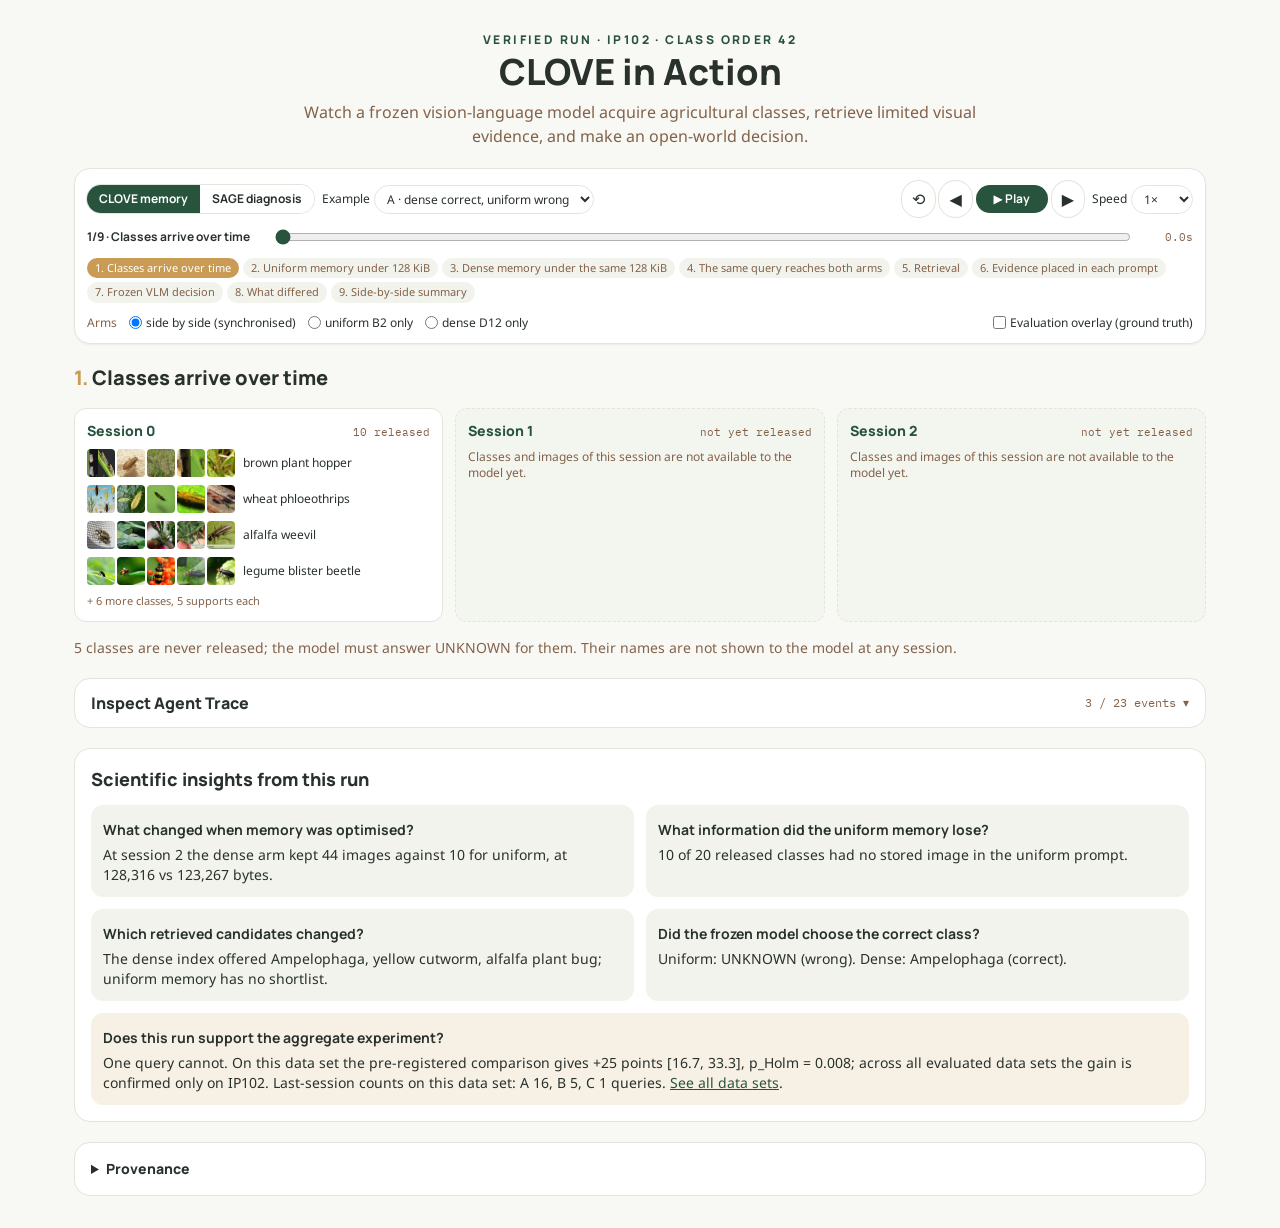
==== run/index.html @ 0d9771ea "CLOVE in Action: interactive verified-run player (B2 vs D12, recorded SAGE run), video, paper figure" ====
<!doctype html>
<html lang="en">
<head>
<meta charset="utf-8"><meta name="viewport" content="width=device-width, initial-scale=1, viewport-fit=cover">
<title>CLOVE in Action</title>
<link rel="icon" href="./clove_logo.png">
<link rel="preconnect" href="https://fonts.googleapis.com"><link rel="preconnect" href="https://fonts.gstatic.com" crossorigin>
<link rel="stylesheet" href="https://fonts.googleapis.com/css2?family=Manrope:wght@600;700;800&family=Noto+Sans:wght@400;600&family=IBM+Plex+Mono:wght@500&display=swap">
  <script type="module" crossorigin src="./assets/index-BoIEwhVh.js"></script>
  <link rel="stylesheet" crossorigin href="./assets/index-DcuPywAP.css">
</head>
<body class="bg-ivory text-charcoal"><div id="root"></div></body>
</html>
---- run/assets/index-DcuPywAP.css ----
*,:before,:after{--tw-border-spacing-x: 0;--tw-border-spacing-y: 0;--tw-translate-x: 0;--tw-translate-y: 0;--tw-rotate: 0;--tw-skew-x: 0;--tw-skew-y: 0;--tw-scale-x: 1;--tw-scale-y: 1;--tw-pan-x: ;--tw-pan-y: ;--tw-pinch-zoom: ;--tw-scroll-snap-strictness: proximity;--tw-gradient-from-position: ;--tw-gradient-via-position: ;--tw-gradient-to-position: ;--tw-ordinal: ;--tw-slashed-zero: ;--tw-numeric-figure: ;--tw-numeric-spacing: ;--tw-numeric-fraction: ;--tw-ring-inset: ;--tw-ring-offset-width: 0px;--tw-ring-offset-color: #fff;--tw-ring-color: rgb(59 130 246 / .5);--tw-ring-offset-shadow: 0 0 #0000;--tw-ring-shadow: 0 0 #0000;--tw-shadow: 0 0 #0000;--tw-shadow-colored: 0 0 #0000;--tw-blur: ;--tw-brightness: ;--tw-contrast: ;--tw-grayscale: ;--tw-hue-rotate: ;--tw-invert: ;--tw-saturate: ;--tw-sepia: ;--tw-drop-shadow: ;--tw-backdrop-blur: ;--tw-backdrop-brightness: ;--tw-backdrop-contrast: ;--tw-backdrop-grayscale: ;--tw-backdrop-hue-rotate: ;--tw-backdrop-invert: ;--tw-backdrop-opacity: ;--tw-backdrop-saturate: ;--tw-backdrop-sepia: ;--tw-contain-size: ;--tw-contain-layout: ;--tw-contain-paint: ;--tw-contain-style: }::backdrop{--tw-border-spacing-x: 0;--tw-border-spacing-y: 0;--tw-translate-x: 0;--tw-translate-y: 0;--tw-rotate: 0;--tw-skew-x: 0;--tw-skew-y: 0;--tw-scale-x: 1;--tw-scale-y: 1;--tw-pan-x: ;--tw-pan-y: ;--tw-pinch-zoom: ;--tw-scroll-snap-strictness: proximity;--tw-gradient-from-position: ;--tw-gradient-via-position: ;--tw-gradient-to-position: ;--tw-ordinal: ;--tw-slashed-zero: ;--tw-numeric-figure: ;--tw-numeric-spacing: ;--tw-numeric-fraction: ;--tw-ring-inset: ;--tw-ring-offset-width: 0px;--tw-ring-offset-color: #fff;--tw-ring-color: rgb(59 130 246 / .5);--tw-ring-offset-shadow: 0 0 #0000;--tw-ring-shadow: 0 0 #0000;--tw-shadow: 0 0 #0000;--tw-shadow-colored: 0 0 #0000;--tw-blur: ;--tw-brightness: ;--tw-contrast: ;--tw-grayscale: ;--tw-hue-rotate: ;--tw-invert: ;--tw-saturate: ;--tw-sepia: ;--tw-drop-shadow: ;--tw-backdrop-blur: ;--tw-backdrop-brightness: ;--tw-backdrop-contrast: ;--tw-backdrop-grayscale: ;--tw-backdrop-hue-rotate: ;--tw-backdrop-invert: ;--tw-backdrop-opacity: ;--tw-backdrop-saturate: ;--tw-backdrop-sepia: ;--tw-contain-size: ;--tw-contain-layout: ;--tw-contain-paint: ;--tw-contain-style: }*,:before,:after{box-sizing:border-box;border-width:0;border-style:solid;border-color:#e5e7eb}:before,:after{--tw-content: ""}html,:host{line-height:1.5;-webkit-text-size-adjust:100%;-moz-tab-size:4;-o-tab-size:4;tab-size:4;font-family:ui-sans-serif,system-ui,sans-serif,"Apple Color Emoji","Segoe UI Emoji",Segoe UI Symbol,"Noto Color Emoji";font-feature-settings:normal;font-variation-settings:normal;-webkit-tap-highlight-color:transparent}body{margin:0;line-height:inherit}hr{height:0;color:inherit;border-top-width:1px}abbr:where([title]){-webkit-text-decoration:underline dotted;text-decoration:underline dotted}h1,h2,h3,h4,h5,h6{font-size:inherit;font-weight:inherit}a{color:inherit;text-decoration:inherit}b,strong{font-weight:bolder}code,kbd,samp,pre{font-family:IBM Plex Mono,ui-monospace,monospace;font-feature-settings:normal;font-variation-settings:normal;font-size:1em}small{font-size:80%}sub,sup{font-size:75%;line-height:0;position:relative;vertical-align:baseline}sub{bottom:-.25em}sup{top:-.5em}table{text-indent:0;border-color:inherit;border-collapse:collapse}button,input,optgroup,select,textarea{font-family:inherit;font-feature-settings:inherit;font-variation-settings:inherit;font-size:100%;font-weight:inherit;line-height:inherit;letter-spacing:inherit;color:inherit;margin:0;padding:0}button,select{text-transform:none}button,input:where([type=button]),input:where([type=reset]),input:where([type=submit]){-webkit-appearance:button;background-color:transparent;background-image:none}:-moz-focusring{outline:auto}:-moz-ui-invalid{box-shadow:none}progress{vertical-align:baseline}::-webkit-inner-spin-button,::-webkit-outer-spin-button{height:auto}[type=search]{-webkit-appearance:textfield;outline-offset:-2px}::-webkit-search-decoration{-webkit-appearance:none}::-webkit-file-upload-button{-webkit-appearance:button;font:inherit}summary{display:list-item}blockquote,dl,dd,h1,h2,h3,h4,h5,h6,hr,figure,p,pre{margin:0}fieldset{margin:0;padding:0}legend{padding:0}ol,ul,menu{list-style:none;margin:0;padding:0}dialog{padding:0}textarea{resize:vertical}input::-moz-placeholder,textarea::-moz-placeholder{opacity:1;color:#9ca3af}input::placeholder,textarea::placeholder{opacity:1;color:#9ca3af}button,[role=button]{cursor:pointer}:disabled{cursor:default}img,svg,video,canvas,audio,iframe,embed,object{display:block;vertical-align:middle}img,video{max-width:100%;height:auto}[hidden]:where(:not([hidden=until-found])){display:none}.container{width:100%}@media (min-width: 640px){.container{max-width:640px}}@media (min-width: 768px){.container{max-width:768px}}@media (min-width: 1024px){.container{max-width:1024px}}@media (min-width: 1280px){.container{max-width:1280px}}@media (min-width: 1536px){.container{max-width:1536px}}.visible{visibility:visible}.absolute{position:absolute}.relative{position:relative}.-left-\[31px\]{left:-31px}.top-3{top:.75rem}.z-20{z-index:20}.mx-auto{margin-left:auto;margin-right:auto}.mb-2{margin-bottom:.5rem}.ml-1{margin-left:.25rem}.ml-auto{margin-left:auto}.mt-0\.5{margin-top:.125rem}.mt-1{margin-top:.25rem}.mt-2{margin-top:.5rem}.mt-3{margin-top:.75rem}.block{display:block}.flex{display:flex}.table{display:table}.grid{display:grid}.hidden{display:none}.aspect-square{aspect-ratio:1 / 1}.h-11{height:2.75rem}.h-12{height:3rem}.h-2{height:.5rem}.h-2\.5{height:.625rem}.h-3{height:.75rem}.h-5{height:1.25rem}.h-6{height:1.5rem}.h-7{height:1.75rem}.h-full{height:100%}.min-h-\[92px\]{min-height:92px}.w-11{width:2.75rem}.w-12{width:3rem}.w-16{width:4rem}.w-44{width:11rem}.w-5{width:1.25rem}.w-6{width:1.5rem}.w-7{width:1.75rem}.w-full{width:100%}.min-w-0{min-width:0px}.min-w-\[72px\]{min-width:72px}.max-w-2xl{max-width:42rem}.max-w-\[1180px\]{max-width:1180px}.flex-1{flex:1 1 0%}.shrink-0{flex-shrink:0}.cursor-pointer{cursor:pointer}.list-disc{list-style-type:disc}.grid-cols-3{grid-template-columns:repeat(3,minmax(0,1fr))}.grid-cols-\[minmax\(0\,1fr\)_minmax\(80px\,2fr\)_52px\]{grid-template-columns:minmax(0,1fr) minmax(80px,2fr) 52px}.flex-wrap{flex-wrap:wrap}.place-items-center{place-items:center}.content-start{align-content:flex-start}.items-center{align-items:center}.items-baseline{align-items:baseline}.justify-between{justify-content:space-between}.gap-0\.5{gap:.125rem}.gap-1{gap:.25rem}.gap-1\.5{gap:.375rem}.gap-2{gap:.5rem}.gap-3{gap:.75rem}.gap-4{gap:1rem}.gap-5{gap:1.25rem}.gap-x-3{-moz-column-gap:.75rem;column-gap:.75rem}.overflow-hidden{overflow:hidden}.overflow-x-auto{overflow-x:auto}.truncate{overflow:hidden;text-overflow:ellipsis;white-space:nowrap}.whitespace-pre-wrap{white-space:pre-wrap}.break-all{word-break:break-all}.rounded{border-radius:.25rem}.rounded-2xl{border-radius:1rem}.rounded-full{border-radius:9999px}.rounded-lg{border-radius:.5rem}.rounded-xl{border-radius:.75rem}.border{border-width:1px}.border-2{border-width:2px}.border-l-2{border-left-width:2px}.border-t{border-top-width:1px}.border-dashed{border-style:dashed}.border-forest{--tw-border-opacity: 1;border-color:rgb(40 84 61 / var(--tw-border-opacity, 1))}.border-line{--tw-border-opacity: 1;border-color:rgb(227 229 220 / var(--tw-border-opacity, 1))}.border-sage{--tw-border-opacity: 1;border-color:rgb(140 167 140 / var(--tw-border-opacity, 1))}.bg-amber{--tw-bg-opacity: 1;background-color:rgb(201 155 85 / var(--tw-bg-opacity, 1))}.bg-amber\/10{background-color:#c99b551a}.bg-amber\/15{background-color:#c99b5526}.bg-amber\/25{background-color:#c99b5540}.bg-charcoal{--tw-bg-opacity: 1;background-color:rgb(41 49 45 / var(--tw-bg-opacity, 1))}.bg-forest{--tw-bg-opacity: 1;background-color:rgb(40 84 61 / var(--tw-bg-opacity, 1))}.bg-ivory{--tw-bg-opacity: 1;background-color:rgb(248 248 244 / var(--tw-bg-opacity, 1))}.bg-sage{--tw-bg-opacity: 1;background-color:rgb(140 167 140 / var(--tw-bg-opacity, 1))}.bg-sage\/30{background-color:#8ca78c4d}.bg-tint{--tw-bg-opacity: 1;background-color:rgb(241 243 236 / var(--tw-bg-opacity, 1))}.bg-tint\/60{background-color:#f1f3ec99}.bg-white{--tw-bg-opacity: 1;background-color:rgb(255 255 255 / var(--tw-bg-opacity, 1))}.bg-white\/95{background-color:#fffffff2}.object-cover{-o-object-fit:cover;object-fit:cover}.p-1\.5{padding:.375rem}.p-2{padding:.5rem}.p-3{padding:.75rem}.p-4{padding:1rem}.p-6{padding:1.5rem}.px-2{padding-left:.5rem;padding-right:.5rem}.px-2\.5{padding-left:.625rem;padding-right:.625rem}.px-3{padding-left:.75rem;padding-right:.75rem}.px-4{padding-left:1rem;padding-right:1rem}.py-0\.5{padding-top:.125rem;padding-bottom:.125rem}.py-1{padding-top:.25rem;padding-bottom:.25rem}.py-1\.5{padding-top:.375rem;padding-bottom:.375rem}.py-2{padding-top:.5rem;padding-bottom:.5rem}.py-3{padding-top:.75rem;padding-bottom:.75rem}.py-8{padding-top:2rem;padding-bottom:2rem}.pl-4{padding-left:1rem}.pl-5{padding-left:1.25rem}.text-left{text-align:left}.text-center{text-align:center}.text-right{text-align:right}.font-display{font-family:Manrope,system-ui,sans-serif}.font-mono{font-family:IBM Plex Mono,ui-monospace,monospace}.text-3xl{font-size:1.875rem;line-height:2.25rem}.text-\[10px\]{font-size:10px}.text-\[11px\]{font-size:11px}.text-base{font-size:1rem;line-height:1.5rem}.text-lg{font-size:1.125rem;line-height:1.75rem}.text-sm{font-size:.875rem;line-height:1.25rem}.text-xl{font-size:1.25rem;line-height:1.75rem}.text-xs{font-size:.75rem;line-height:1rem}.font-bold{font-weight:700}.font-extrabold{font-weight:800}.font-semibold{font-weight:600}.uppercase{text-transform:uppercase}.tracking-\[0\.2em\]{letter-spacing:.2em}.tracking-wider{letter-spacing:.05em}.tracking-widest{letter-spacing:.1em}.text-amber{--tw-text-opacity: 1;color:rgb(201 155 85 / var(--tw-text-opacity, 1))}.text-charcoal{--tw-text-opacity: 1;color:rgb(41 49 45 / var(--tw-text-opacity, 1))}.text-forest{--tw-text-opacity: 1;color:rgb(40 84 61 / var(--tw-text-opacity, 1))}.text-soil{--tw-text-opacity: 1;color:rgb(131 98 74 / var(--tw-text-opacity, 1))}.text-white{--tw-text-opacity: 1;color:rgb(255 255 255 / var(--tw-text-opacity, 1))}.underline{text-decoration-line:underline}.accent-\[\#28543D\]{accent-color:#28543D}.opacity-35{opacity:.35}.opacity-40{opacity:.4}.shadow{--tw-shadow: 0 1px 3px 0 rgb(0 0 0 / .1), 0 1px 2px -1px rgb(0 0 0 / .1);--tw-shadow-colored: 0 1px 3px 0 var(--tw-shadow-color), 0 1px 2px -1px var(--tw-shadow-color);box-shadow:var(--tw-ring-offset-shadow, 0 0 #0000),var(--tw-ring-shadow, 0 0 #0000),var(--tw-shadow)}.shadow-sm{--tw-shadow: 0 1px 2px 0 rgb(0 0 0 / .05);--tw-shadow-colored: 0 1px 2px 0 var(--tw-shadow-color);box-shadow:var(--tw-ring-offset-shadow, 0 0 #0000),var(--tw-ring-shadow, 0 0 #0000),var(--tw-shadow)}.ring-1{--tw-ring-offset-shadow: var(--tw-ring-inset) 0 0 0 var(--tw-ring-offset-width) var(--tw-ring-offset-color);--tw-ring-shadow: var(--tw-ring-inset) 0 0 0 calc(1px + var(--tw-ring-offset-width)) var(--tw-ring-color);box-shadow:var(--tw-ring-offset-shadow),var(--tw-ring-shadow),var(--tw-shadow, 0 0 #0000)}.ring-amber{--tw-ring-opacity: 1;--tw-ring-color: rgb(201 155 85 / var(--tw-ring-opacity, 1))}.ring-line{--tw-ring-opacity: 1;--tw-ring-color: rgb(227 229 220 / var(--tw-ring-opacity, 1))}.grayscale{--tw-grayscale: grayscale(100%);filter:var(--tw-blur) var(--tw-brightness) var(--tw-contrast) var(--tw-grayscale) var(--tw-hue-rotate) var(--tw-invert) var(--tw-saturate) var(--tw-sepia) var(--tw-drop-shadow)}.filter{filter:var(--tw-blur) var(--tw-brightness) var(--tw-contrast) var(--tw-grayscale) var(--tw-hue-rotate) var(--tw-invert) var(--tw-saturate) var(--tw-sepia) var(--tw-drop-shadow)}.backdrop-blur{--tw-backdrop-blur: blur(8px);-webkit-backdrop-filter:var(--tw-backdrop-blur) var(--tw-backdrop-brightness) var(--tw-backdrop-contrast) var(--tw-backdrop-grayscale) var(--tw-backdrop-hue-rotate) var(--tw-backdrop-invert) var(--tw-backdrop-opacity) var(--tw-backdrop-saturate) var(--tw-backdrop-sepia);backdrop-filter:var(--tw-backdrop-blur) var(--tw-backdrop-brightness) var(--tw-backdrop-contrast) var(--tw-backdrop-grayscale) var(--tw-backdrop-hue-rotate) var(--tw-backdrop-invert) var(--tw-backdrop-opacity) var(--tw-backdrop-saturate) var(--tw-backdrop-sepia)}.transition{transition-property:color,background-color,border-color,text-decoration-color,fill,stroke,opacity,box-shadow,transform,filter,backdrop-filter;transition-timing-function:cubic-bezier(.4,0,.2,1);transition-duration:.15s}.transition-colors{transition-property:color,background-color,border-color,text-decoration-color,fill,stroke;transition-timing-function:cubic-bezier(.4,0,.2,1);transition-duration:.15s}.transition-opacity{transition-property:opacity;transition-timing-function:cubic-bezier(.4,0,.2,1);transition-duration:.15s}html{scroll-behavior:smooth}body{font-family:Noto Sans,system-ui,sans-serif}:focus-visible{outline:2px solid #28543D;outline-offset:2px}@media (prefers-reduced-motion: reduce){html{scroll-behavior:auto}}.hover\:bg-tint:hover{--tw-bg-opacity: 1;background-color:rgb(241 243 236 / var(--tw-bg-opacity, 1))}@media (min-width: 640px){.sm\:flex{display:flex}.sm\:grid-cols-3{grid-template-columns:repeat(3,minmax(0,1fr))}.sm\:px-6{padding-left:1.5rem;padding-right:1.5rem}.sm\:text-4xl{font-size:2.25rem;line-height:2.5rem}}@media (min-width: 768px){.md\:sticky{position:sticky}.md\:top-0{top:0}.md\:col-span-2{grid-column:span 2 / span 2}.md\:grid-cols-2{grid-template-columns:repeat(2,minmax(0,1fr))}}@media (min-width: 1024px){.lg\:sticky{position:sticky}.lg\:top-44{top:11rem}.lg\:grid-cols-\[260px_1fr\]{grid-template-columns:260px 1fr}.lg\:grid-cols-\[300px_1fr\]{grid-template-columns:300px 1fr}.lg\:self-start{align-self:flex-start}}
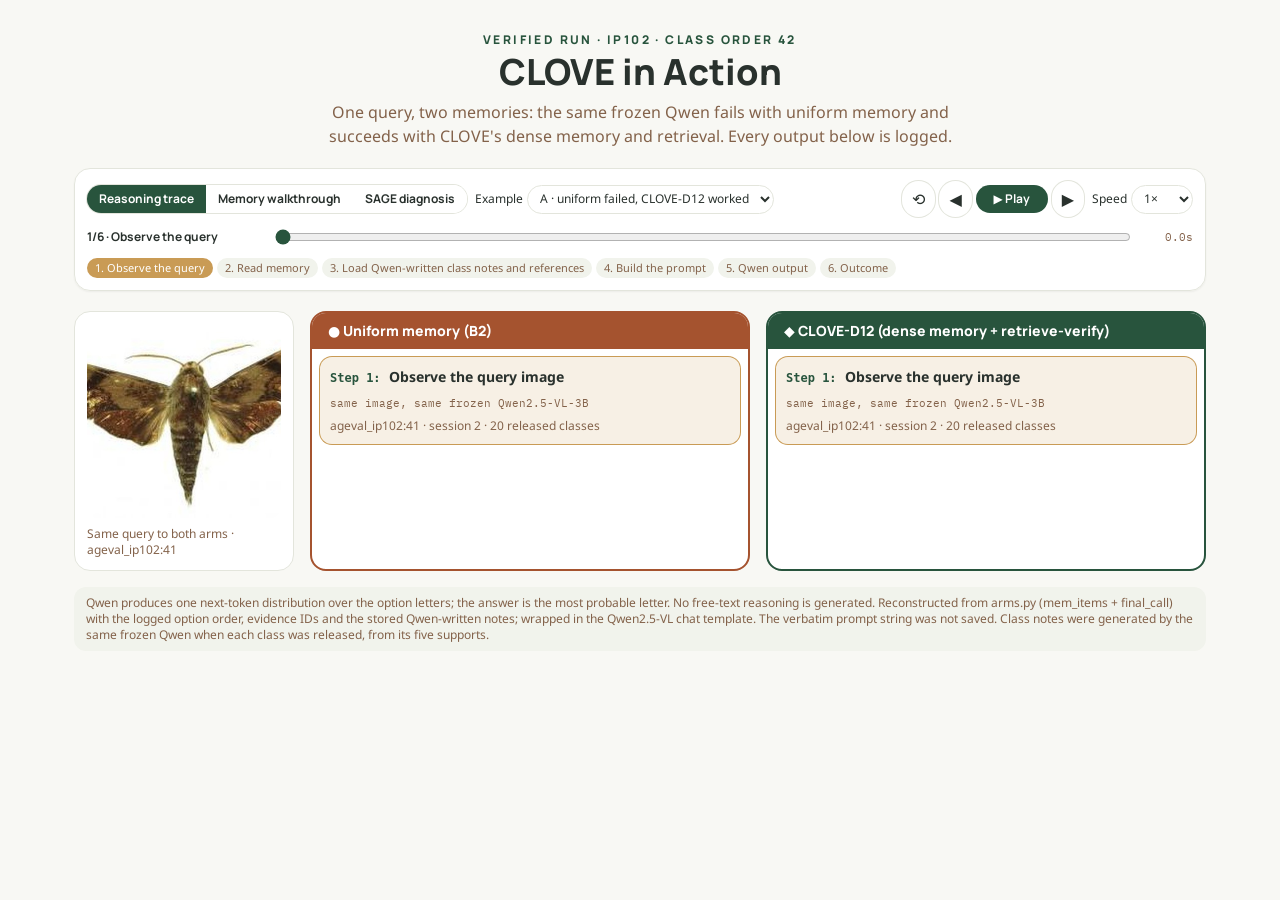
==== commit 4915036d: "Reasoning trace (failed vs worked, real Qwen outputs), SAGE paper traces animated, Shreyan Ganguly a" ====
--- a/run/index.html
+++ b/run/index.html
@@ -6,8 +6,8 @@
 <link rel="icon" href="./clove_logo.png">
 <link rel="preconnect" href="https://fonts.googleapis.com"><link rel="preconnect" href="https://fonts.gstatic.com" crossorigin>
 <link rel="stylesheet" href="https://fonts.googleapis.com/css2?family=Manrope:wght@600;700;800&family=Noto+Sans:wght@400;600&family=IBM+Plex+Mono:wght@500&display=swap">
-  <script type="module" crossorigin src="./assets/index-BoIEwhVh.js"></script>
-  <link rel="stylesheet" crossorigin href="./assets/index-DcuPywAP.css">
+  <script type="module" crossorigin src="./assets/index-MsNd62An.js"></script>
+  <link rel="stylesheet" crossorigin href="./assets/index-BvOVdiDc.css">
 </head>
 <body class="bg-ivory text-charcoal"><div id="root"></div></body>
 </html>
--- a/run/assets/index-BvOVdiDc.css
+++ b/run/assets/index-BvOVdiDc.css
@@ -0,0 +1 @@
+*,:before,:after{--tw-border-spacing-x: 0;--tw-border-spacing-y: 0;--tw-translate-x: 0;--tw-translate-y: 0;--tw-rotate: 0;--tw-skew-x: 0;--tw-skew-y: 0;--tw-scale-x: 1;--tw-scale-y: 1;--tw-pan-x: ;--tw-pan-y: ;--tw-pinch-zoom: ;--tw-scroll-snap-strictness: proximity;--tw-gradient-from-position: ;--tw-gradient-via-position: ;--tw-gradient-to-position: ;--tw-ordinal: ;--tw-slashed-zero: ;--tw-numeric-figure: ;--tw-numeric-spacing: ;--tw-numeric-fraction: ;--tw-ring-inset: ;--tw-ring-offset-width: 0px;--tw-ring-offset-color: #fff;--tw-ring-color: rgb(59 130 246 / .5);--tw-ring-offset-shadow: 0 0 #0000;--tw-ring-shadow: 0 0 #0000;--tw-shadow: 0 0 #0000;--tw-shadow-colored: 0 0 #0000;--tw-blur: ;--tw-brightness: ;--tw-contrast: ;--tw-grayscale: ;--tw-hue-rotate: ;--tw-invert: ;--tw-saturate: ;--tw-sepia: ;--tw-drop-shadow: ;--tw-backdrop-blur: ;--tw-backdrop-brightness: ;--tw-backdrop-contrast: ;--tw-backdrop-grayscale: ;--tw-backdrop-hue-rotate: ;--tw-backdrop-invert: ;--tw-backdrop-opacity: ;--tw-backdrop-saturate: ;--tw-backdrop-sepia: ;--tw-contain-size: ;--tw-contain-layout: ;--tw-contain-paint: ;--tw-contain-style: }::backdrop{--tw-border-spacing-x: 0;--tw-border-spacing-y: 0;--tw-translate-x: 0;--tw-translate-y: 0;--tw-rotate: 0;--tw-skew-x: 0;--tw-skew-y: 0;--tw-scale-x: 1;--tw-scale-y: 1;--tw-pan-x: ;--tw-pan-y: ;--tw-pinch-zoom: ;--tw-scroll-snap-strictness: proximity;--tw-gradient-from-position: ;--tw-gradient-via-position: ;--tw-gradient-to-position: ;--tw-ordinal: ;--tw-slashed-zero: ;--tw-numeric-figure: ;--tw-numeric-spacing: ;--tw-numeric-fraction: ;--tw-ring-inset: ;--tw-ring-offset-width: 0px;--tw-ring-offset-color: #fff;--tw-ring-color: rgb(59 130 246 / .5);--tw-ring-offset-shadow: 0 0 #0000;--tw-ring-shadow: 0 0 #0000;--tw-shadow: 0 0 #0000;--tw-shadow-colored: 0 0 #0000;--tw-blur: ;--tw-brightness: ;--tw-contrast: ;--tw-grayscale: ;--tw-hue-rotate: ;--tw-invert: ;--tw-saturate: ;--tw-sepia: ;--tw-drop-shadow: ;--tw-backdrop-blur: ;--tw-backdrop-brightness: ;--tw-backdrop-contrast: ;--tw-backdrop-grayscale: ;--tw-backdrop-hue-rotate: ;--tw-backdrop-invert: ;--tw-backdrop-opacity: ;--tw-backdrop-saturate: ;--tw-backdrop-sepia: ;--tw-contain-size: ;--tw-contain-layout: ;--tw-contain-paint: ;--tw-contain-style: }*,:before,:after{box-sizing:border-box;border-width:0;border-style:solid;border-color:#e5e7eb}:before,:after{--tw-content: ""}html,:host{line-height:1.5;-webkit-text-size-adjust:100%;-moz-tab-size:4;-o-tab-size:4;tab-size:4;font-family:ui-sans-serif,system-ui,sans-serif,"Apple Color Emoji","Segoe UI Emoji",Segoe UI Symbol,"Noto Color Emoji";font-feature-settings:normal;font-variation-settings:normal;-webkit-tap-highlight-color:transparent}body{margin:0;line-height:inherit}hr{height:0;color:inherit;border-top-width:1px}abbr:where([title]){-webkit-text-decoration:underline dotted;text-decoration:underline dotted}h1,h2,h3,h4,h5,h6{font-size:inherit;font-weight:inherit}a{color:inherit;text-decoration:inherit}b,strong{font-weight:bolder}code,kbd,samp,pre{font-family:IBM Plex Mono,ui-monospace,monospace;font-feature-settings:normal;font-variation-settings:normal;font-size:1em}small{font-size:80%}sub,sup{font-size:75%;line-height:0;position:relative;vertical-align:baseline}sub{bottom:-.25em}sup{top:-.5em}table{text-indent:0;border-color:inherit;border-collapse:collapse}button,input,optgroup,select,textarea{font-family:inherit;font-feature-settings:inherit;font-variation-settings:inherit;font-size:100%;font-weight:inherit;line-height:inherit;letter-spacing:inherit;color:inherit;margin:0;padding:0}button,select{text-transform:none}button,input:where([type=button]),input:where([type=reset]),input:where([type=submit]){-webkit-appearance:button;background-color:transparent;background-image:none}:-moz-focusring{outline:auto}:-moz-ui-invalid{box-shadow:none}progress{vertical-align:baseline}::-webkit-inner-spin-button,::-webkit-outer-spin-button{height:auto}[type=search]{-webkit-appearance:textfield;outline-offset:-2px}::-webkit-search-decoration{-webkit-appearance:none}::-webkit-file-upload-button{-webkit-appearance:button;font:inherit}summary{display:list-item}blockquote,dl,dd,h1,h2,h3,h4,h5,h6,hr,figure,p,pre{margin:0}fieldset{margin:0;padding:0}legend{padding:0}ol,ul,menu{list-style:none;margin:0;padding:0}dialog{padding:0}textarea{resize:vertical}input::-moz-placeholder,textarea::-moz-placeholder{opacity:1;color:#9ca3af}input::placeholder,textarea::placeholder{opacity:1;color:#9ca3af}button,[role=button]{cursor:pointer}:disabled{cursor:default}img,svg,video,canvas,audio,iframe,embed,object{display:block;vertical-align:middle}img,video{max-width:100%;height:auto}[hidden]:where(:not([hidden=until-found])){display:none}.container{width:100%}@media (min-width: 640px){.container{max-width:640px}}@media (min-width: 768px){.container{max-width:768px}}@media (min-width: 1024px){.container{max-width:1024px}}@media (min-width: 1280px){.container{max-width:1280px}}@media (min-width: 1536px){.container{max-width:1536px}}.visible{visibility:visible}.absolute{position:absolute}.relative{position:relative}.left-2{left:.5rem}.top-2{top:.5rem}.top-3{top:.75rem}.z-20{z-index:20}.mx-auto{margin-left:auto;margin-right:auto}.mb-2{margin-bottom:.5rem}.ml-1{margin-left:.25rem}.ml-auto{margin-left:auto}.mt-0\.5{margin-top:.125rem}.mt-1{margin-top:.25rem}.mt-2{margin-top:.5rem}.mt-3{margin-top:.75rem}.block{display:block}.flex{display:flex}.table{display:table}.grid{display:grid}.hidden{display:none}.aspect-square{aspect-ratio:1 / 1}.h-1\.5{height:.375rem}.h-10{height:2.5rem}.h-11{height:2.75rem}.h-12{height:3rem}.h-2{height:.5rem}.h-2\.5{height:.625rem}.h-3{height:.75rem}.h-6{height:1.5rem}.h-7{height:1.75rem}.h-\[60px\]{height:60px}.h-full{height:100%}.max-h-44{max-height:11rem}.min-h-\[86px\]{min-height:86px}.min-h-\[92px\]{min-height:92px}.w-10{width:2.5rem}.w-11{width:2.75rem}.w-12{width:3rem}.w-16{width:4rem}.w-44{width:11rem}.w-6{width:1.5rem}.w-7{width:1.75rem}.w-\[72px\]{width:72px}.w-full{width:100%}.min-w-0{min-width:0px}.min-w-\[72px\]{min-width:72px}.max-w-2xl{max-width:42rem}.max-w-\[1180px\]{max-width:1180px}.flex-1{flex:1 1 0%}.shrink-0{flex-shrink:0}@keyframes pulse{50%{opacity:.5}}.animate-pulse{animation:pulse 2s cubic-bezier(.4,0,.6,1) infinite}.cursor-pointer{cursor:pointer}.list-disc{list-style-type:disc}.grid-cols-3{grid-template-columns:repeat(3,minmax(0,1fr))}.grid-cols-\[22px_minmax\(0\,1fr\)_minmax\(60px\,1\.2fr\)_48px\]{grid-template-columns:22px minmax(0,1fr) minmax(60px,1.2fr) 48px}.grid-cols-\[64px_1fr\]{grid-template-columns:64px 1fr}.grid-cols-\[minmax\(0\,1fr\)_minmax\(80px\,2fr\)_52px\]{grid-template-columns:minmax(0,1fr) minmax(80px,2fr) 52px}.flex-wrap{flex-wrap:wrap}.content-start{align-content:flex-start}.items-center{align-items:center}.items-baseline{align-items:baseline}.justify-between{justify-content:space-between}.gap-0\.5{gap:.125rem}.gap-1{gap:.25rem}.gap-1\.5{gap:.375rem}.gap-2{gap:.5rem}.gap-3{gap:.75rem}.gap-4{gap:1rem}.gap-5{gap:1.25rem}.gap-x-3{-moz-column-gap:.75rem;column-gap:.75rem}.overflow-auto{overflow:auto}.overflow-hidden{overflow:hidden}.overflow-x-auto{overflow-x:auto}.truncate{overflow:hidden;text-overflow:ellipsis;white-space:nowrap}.whitespace-pre-wrap{white-space:pre-wrap}.rounded{border-radius:.25rem}.rounded-2xl{border-radius:1rem}.rounded-full{border-radius:9999px}.rounded-lg{border-radius:.5rem}.rounded-xl{border-radius:.75rem}.border{border-width:1px}.border-2{border-width:2px}.border-b{border-bottom-width:1px}.border-t{border-top-width:1px}.border-dashed{border-style:dashed}.border-\[\#B4441F\]{--tw-border-opacity: 1;border-color:rgb(180 68 31 / var(--tw-border-opacity, 1))}.border-forest{--tw-border-opacity: 1;border-color:rgb(40 84 61 / var(--tw-border-opacity, 1))}.border-line{--tw-border-opacity: 1;border-color:rgb(227 229 220 / var(--tw-border-opacity, 1))}.bg-\[\#B4441F\]\/5{background-color:#b4441f0d}.bg-amber{--tw-bg-opacity: 1;background-color:rgb(201 155 85 / var(--tw-bg-opacity, 1))}.bg-amber\/10{background-color:#c99b551a}.bg-amber\/15{background-color:#c99b5526}.bg-amber\/25{background-color:#c99b5540}.bg-charcoal{--tw-bg-opacity: 1;background-color:rgb(41 49 45 / var(--tw-bg-opacity, 1))}.bg-forest{--tw-bg-opacity: 1;background-color:rgb(40 84 61 / var(--tw-bg-opacity, 1))}.bg-forest\/5{background-color:#28543d0d}.bg-ivory{--tw-bg-opacity: 1;background-color:rgb(248 248 244 / var(--tw-bg-opacity, 1))}.bg-sage\/30{background-color:#8ca78c4d}.bg-tint{--tw-bg-opacity: 1;background-color:rgb(241 243 236 / var(--tw-bg-opacity, 1))}.bg-tint\/60{background-color:#f1f3ec99}.bg-white{--tw-bg-opacity: 1;background-color:rgb(255 255 255 / var(--tw-bg-opacity, 1))}.bg-white\/90{background-color:#ffffffe6}.bg-white\/95{background-color:#fffffff2}.object-cover{-o-object-fit:cover;object-fit:cover}.p-1\.5{padding:.375rem}.p-2{padding:.5rem}.p-2\.5{padding:.625rem}.p-3{padding:.75rem}.p-4{padding:1rem}.p-6{padding:1.5rem}.px-2{padding-left:.5rem;padding-right:.5rem}.px-2\.5{padding-left:.625rem;padding-right:.625rem}.px-3{padding-left:.75rem;padding-right:.75rem}.px-4{padding-left:1rem;padding-right:1rem}.py-0\.5{padding-top:.125rem;padding-bottom:.125rem}.py-1{padding-top:.25rem;padding-bottom:.25rem}.py-1\.5{padding-top:.375rem;padding-bottom:.375rem}.py-2{padding-top:.5rem;padding-bottom:.5rem}.py-3{padding-top:.75rem;padding-bottom:.75rem}.py-8{padding-top:2rem;padding-bottom:2rem}.pl-5{padding-left:1.25rem}.pr-2{padding-right:.5rem}.text-left{text-align:left}.text-center{text-align:center}.text-right{text-align:right}.align-top{vertical-align:top}.font-display{font-family:Manrope,system-ui,sans-serif}.font-mono{font-family:IBM Plex Mono,ui-monospace,monospace}.text-3xl{font-size:1.875rem;line-height:2.25rem}.text-\[10px\]{font-size:10px}.text-\[11px\]{font-size:11px}.text-\[9px\]{font-size:9px}.text-base{font-size:1rem;line-height:1.5rem}.text-lg{font-size:1.125rem;line-height:1.75rem}.text-sm{font-size:.875rem;line-height:1.25rem}.text-xl{font-size:1.25rem;line-height:1.75rem}.text-xs{font-size:.75rem;line-height:1rem}.font-bold{font-weight:700}.font-extrabold{font-weight:800}.font-semibold{font-weight:600}.uppercase{text-transform:uppercase}.leading-relaxed{line-height:1.625}.leading-tight{line-height:1.25}.tracking-\[0\.2em\]{letter-spacing:.2em}.tracking-wider{letter-spacing:.05em}.text-\[\#B4441F\]{--tw-text-opacity: 1;color:rgb(180 68 31 / var(--tw-text-opacity, 1))}.text-amber{--tw-text-opacity: 1;color:rgb(201 155 85 / var(--tw-text-opacity, 1))}.text-charcoal{--tw-text-opacity: 1;color:rgb(41 49 45 / var(--tw-text-opacity, 1))}.text-forest{--tw-text-opacity: 1;color:rgb(40 84 61 / var(--tw-text-opacity, 1))}.text-ivory{--tw-text-opacity: 1;color:rgb(248 248 244 / var(--tw-text-opacity, 1))}.text-soil{--tw-text-opacity: 1;color:rgb(131 98 74 / var(--tw-text-opacity, 1))}.text-white{--tw-text-opacity: 1;color:rgb(255 255 255 / var(--tw-text-opacity, 1))}.underline{text-decoration-line:underline}.accent-\[\#28543D\]{accent-color:#28543D}.opacity-35{opacity:.35}.opacity-40{opacity:.4}.shadow-sm{--tw-shadow: 0 1px 2px 0 rgb(0 0 0 / .05);--tw-shadow-colored: 0 1px 2px 0 var(--tw-shadow-color);box-shadow:var(--tw-ring-offset-shadow, 0 0 #0000),var(--tw-ring-shadow, 0 0 #0000),var(--tw-shadow)}.ring{--tw-ring-offset-shadow: var(--tw-ring-inset) 0 0 0 var(--tw-ring-offset-width) var(--tw-ring-offset-color);--tw-ring-shadow: var(--tw-ring-inset) 0 0 0 calc(3px + var(--tw-ring-offset-width)) var(--tw-ring-color);box-shadow:var(--tw-ring-offset-shadow),var(--tw-ring-shadow),var(--tw-shadow, 0 0 #0000)}.ring-1{--tw-ring-offset-shadow: var(--tw-ring-inset) 0 0 0 var(--tw-ring-offset-width) var(--tw-ring-offset-color);--tw-ring-shadow: var(--tw-ring-inset) 0 0 0 calc(1px + var(--tw-ring-offset-width)) var(--tw-ring-color);box-shadow:var(--tw-ring-offset-shadow),var(--tw-ring-shadow),var(--tw-shadow, 0 0 #0000)}.ring-2{--tw-ring-offset-shadow: var(--tw-ring-inset) 0 0 0 var(--tw-ring-offset-width) var(--tw-ring-offset-color);--tw-ring-shadow: var(--tw-ring-inset) 0 0 0 calc(2px + var(--tw-ring-offset-width)) var(--tw-ring-color);box-shadow:var(--tw-ring-offset-shadow),var(--tw-ring-shadow),var(--tw-shadow, 0 0 #0000)}.ring-\[\#B4441F\]{--tw-ring-opacity: 1;--tw-ring-color: rgb(180 68 31 / var(--tw-ring-opacity, 1))}.ring-amber{--tw-ring-opacity: 1;--tw-ring-color: rgb(201 155 85 / var(--tw-ring-opacity, 1))}.ring-forest{--tw-ring-opacity: 1;--tw-ring-color: rgb(40 84 61 / var(--tw-ring-opacity, 1))}.ring-line{--tw-ring-opacity: 1;--tw-ring-color: rgb(227 229 220 / var(--tw-ring-opacity, 1))}.grayscale{--tw-grayscale: grayscale(100%);filter:var(--tw-blur) var(--tw-brightness) var(--tw-contrast) var(--tw-grayscale) var(--tw-hue-rotate) var(--tw-invert) var(--tw-saturate) var(--tw-sepia) var(--tw-drop-shadow)}.filter{filter:var(--tw-blur) var(--tw-brightness) var(--tw-contrast) var(--tw-grayscale) var(--tw-hue-rotate) var(--tw-invert) var(--tw-saturate) var(--tw-sepia) var(--tw-drop-shadow)}.backdrop-blur{--tw-backdrop-blur: blur(8px);-webkit-backdrop-filter:var(--tw-backdrop-blur) var(--tw-backdrop-brightness) var(--tw-backdrop-contrast) var(--tw-backdrop-grayscale) var(--tw-backdrop-hue-rotate) var(--tw-backdrop-invert) var(--tw-backdrop-opacity) var(--tw-backdrop-saturate) var(--tw-backdrop-sepia);backdrop-filter:var(--tw-backdrop-blur) var(--tw-backdrop-brightness) var(--tw-backdrop-contrast) var(--tw-backdrop-grayscale) var(--tw-backdrop-hue-rotate) var(--tw-backdrop-invert) var(--tw-backdrop-opacity) var(--tw-backdrop-saturate) var(--tw-backdrop-sepia)}.transition{transition-property:color,background-color,border-color,text-decoration-color,fill,stroke,opacity,box-shadow,transform,filter,backdrop-filter;transition-timing-function:cubic-bezier(.4,0,.2,1);transition-duration:.15s}.transition-colors{transition-property:color,background-color,border-color,text-decoration-color,fill,stroke;transition-timing-function:cubic-bezier(.4,0,.2,1);transition-duration:.15s}.transition-opacity{transition-property:opacity;transition-timing-function:cubic-bezier(.4,0,.2,1);transition-duration:.15s}html{scroll-behavior:smooth}body{font-family:Noto Sans,system-ui,sans-serif}:focus-visible{outline:2px solid #28543D;outline-offset:2px}@media (prefers-reduced-motion: reduce){html{scroll-behavior:auto}}.hover\:bg-tint:hover{--tw-bg-opacity: 1;background-color:rgb(241 243 236 / var(--tw-bg-opacity, 1))}@media (min-width: 640px){.sm\:flex{display:flex}.sm\:grid-cols-3{grid-template-columns:repeat(3,minmax(0,1fr))}.sm\:px-6{padding-left:1.5rem;padding-right:1.5rem}.sm\:text-4xl{font-size:2.25rem;line-height:2.5rem}}@media (min-width: 768px){.md\:sticky{position:sticky}.md\:top-0{top:0}.md\:col-span-2{grid-column:span 2 / span 2}.md\:grid-cols-2{grid-template-columns:repeat(2,minmax(0,1fr))}.md\:grid-cols-\[220px_1fr\]{grid-template-columns:220px 1fr}}@media (min-width: 1024px){.lg\:sticky{position:sticky}.lg\:top-44{top:11rem}.lg\:grid-cols-\[220px_1fr\]{grid-template-columns:220px 1fr}.lg\:grid-cols-\[260px_1fr\]{grid-template-columns:260px 1fr}.lg\:self-start{align-self:flex-start}}
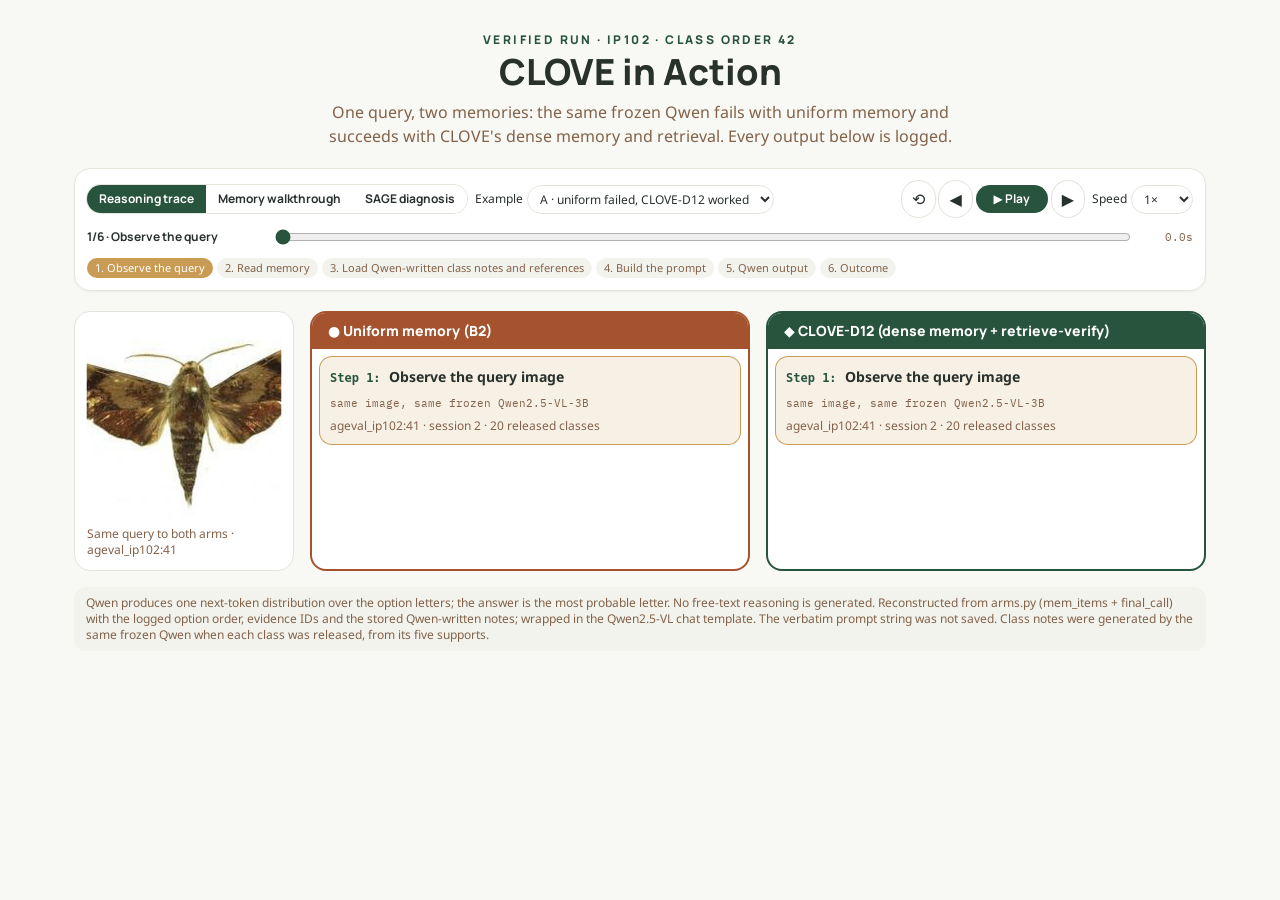
==== commit dbdec40d: "Highlight page: data sets where CLOVE-D12 improves (PlantDoc +27, IP102 +25); full results in the pa" ====
--- a/run/index.html
+++ b/run/index.html
@@ -6,7 +6,7 @@
 <link rel="icon" href="./clove_logo.png">
 <link rel="preconnect" href="https://fonts.googleapis.com"><link rel="preconnect" href="https://fonts.gstatic.com" crossorigin>
 <link rel="stylesheet" href="https://fonts.googleapis.com/css2?family=Manrope:wght@600;700;800&family=Noto+Sans:wght@400;600&family=IBM+Plex+Mono:wght@500&display=swap">
-  <script type="module" crossorigin src="./assets/index-MsNd62An.js"></script>
+  <script type="module" crossorigin src="./assets/index-DdWphADi.js"></script>
   <link rel="stylesheet" crossorigin href="./assets/index-BvOVdiDc.css">
 </head>
 <body class="bg-ivory text-charcoal"><div id="root"></div></body>
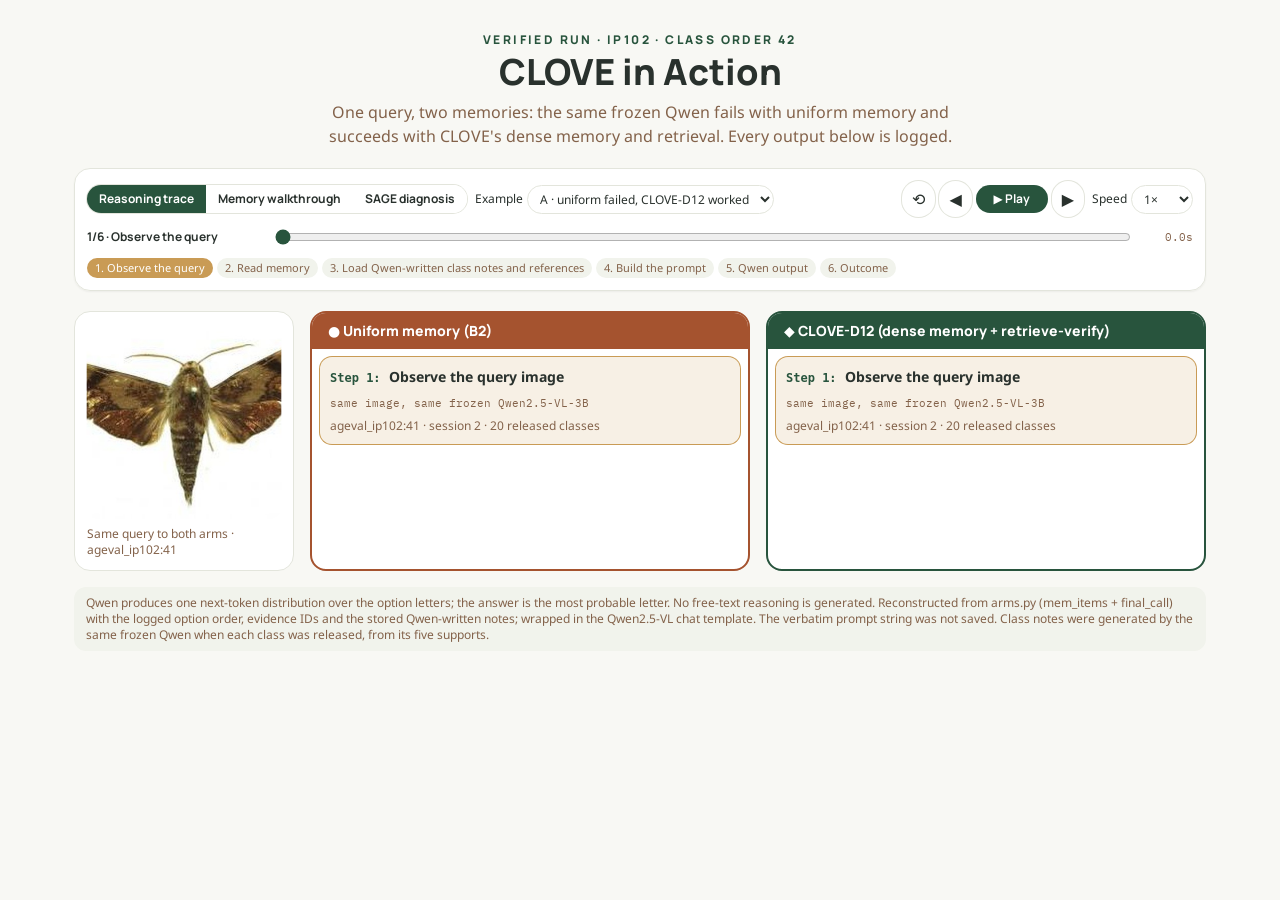
==== commit 5fb2db4a: "SAGE trace images now from the Hugging Face dataset (17/19 matched by perceptual hash); 2 references" ====
--- a/run/index.html
+++ b/run/index.html
@@ -6,8 +6,8 @@
 <link rel="icon" href="./clove_logo.png">
 <link rel="preconnect" href="https://fonts.googleapis.com"><link rel="preconnect" href="https://fonts.gstatic.com" crossorigin>
 <link rel="stylesheet" href="https://fonts.googleapis.com/css2?family=Manrope:wght@600;700;800&family=Noto+Sans:wght@400;600&family=IBM+Plex+Mono:wght@500&display=swap">
-  <script type="module" crossorigin src="./assets/index-DdWphADi.js"></script>
-  <link rel="stylesheet" crossorigin href="./assets/index-BvOVdiDc.css">
+  <script type="module" crossorigin src="./assets/index-C5vuAo5P.js"></script>
+  <link rel="stylesheet" crossorigin href="./assets/index-DfseAIco.css">
 </head>
 <body class="bg-ivory text-charcoal"><div id="root"></div></body>
 </html>
--- a/run/assets/index-DfseAIco.css
+++ b/run/assets/index-DfseAIco.css
@@ -0,0 +1 @@
+*,:before,:after{--tw-border-spacing-x: 0;--tw-border-spacing-y: 0;--tw-translate-x: 0;--tw-translate-y: 0;--tw-rotate: 0;--tw-skew-x: 0;--tw-skew-y: 0;--tw-scale-x: 1;--tw-scale-y: 1;--tw-pan-x: ;--tw-pan-y: ;--tw-pinch-zoom: ;--tw-scroll-snap-strictness: proximity;--tw-gradient-from-position: ;--tw-gradient-via-position: ;--tw-gradient-to-position: ;--tw-ordinal: ;--tw-slashed-zero: ;--tw-numeric-figure: ;--tw-numeric-spacing: ;--tw-numeric-fraction: ;--tw-ring-inset: ;--tw-ring-offset-width: 0px;--tw-ring-offset-color: #fff;--tw-ring-color: rgb(59 130 246 / .5);--tw-ring-offset-shadow: 0 0 #0000;--tw-ring-shadow: 0 0 #0000;--tw-shadow: 0 0 #0000;--tw-shadow-colored: 0 0 #0000;--tw-blur: ;--tw-brightness: ;--tw-contrast: ;--tw-grayscale: ;--tw-hue-rotate: ;--tw-invert: ;--tw-saturate: ;--tw-sepia: ;--tw-drop-shadow: ;--tw-backdrop-blur: ;--tw-backdrop-brightness: ;--tw-backdrop-contrast: ;--tw-backdrop-grayscale: ;--tw-backdrop-hue-rotate: ;--tw-backdrop-invert: ;--tw-backdrop-opacity: ;--tw-backdrop-saturate: ;--tw-backdrop-sepia: ;--tw-contain-size: ;--tw-contain-layout: ;--tw-contain-paint: ;--tw-contain-style: }::backdrop{--tw-border-spacing-x: 0;--tw-border-spacing-y: 0;--tw-translate-x: 0;--tw-translate-y: 0;--tw-rotate: 0;--tw-skew-x: 0;--tw-skew-y: 0;--tw-scale-x: 1;--tw-scale-y: 1;--tw-pan-x: ;--tw-pan-y: ;--tw-pinch-zoom: ;--tw-scroll-snap-strictness: proximity;--tw-gradient-from-position: ;--tw-gradient-via-position: ;--tw-gradient-to-position: ;--tw-ordinal: ;--tw-slashed-zero: ;--tw-numeric-figure: ;--tw-numeric-spacing: ;--tw-numeric-fraction: ;--tw-ring-inset: ;--tw-ring-offset-width: 0px;--tw-ring-offset-color: #fff;--tw-ring-color: rgb(59 130 246 / .5);--tw-ring-offset-shadow: 0 0 #0000;--tw-ring-shadow: 0 0 #0000;--tw-shadow: 0 0 #0000;--tw-shadow-colored: 0 0 #0000;--tw-blur: ;--tw-brightness: ;--tw-contrast: ;--tw-grayscale: ;--tw-hue-rotate: ;--tw-invert: ;--tw-saturate: ;--tw-sepia: ;--tw-drop-shadow: ;--tw-backdrop-blur: ;--tw-backdrop-brightness: ;--tw-backdrop-contrast: ;--tw-backdrop-grayscale: ;--tw-backdrop-hue-rotate: ;--tw-backdrop-invert: ;--tw-backdrop-opacity: ;--tw-backdrop-saturate: ;--tw-backdrop-sepia: ;--tw-contain-size: ;--tw-contain-layout: ;--tw-contain-paint: ;--tw-contain-style: }*,:before,:after{box-sizing:border-box;border-width:0;border-style:solid;border-color:#e5e7eb}:before,:after{--tw-content: ""}html,:host{line-height:1.5;-webkit-text-size-adjust:100%;-moz-tab-size:4;-o-tab-size:4;tab-size:4;font-family:ui-sans-serif,system-ui,sans-serif,"Apple Color Emoji","Segoe UI Emoji",Segoe UI Symbol,"Noto Color Emoji";font-feature-settings:normal;font-variation-settings:normal;-webkit-tap-highlight-color:transparent}body{margin:0;line-height:inherit}hr{height:0;color:inherit;border-top-width:1px}abbr:where([title]){-webkit-text-decoration:underline dotted;text-decoration:underline dotted}h1,h2,h3,h4,h5,h6{font-size:inherit;font-weight:inherit}a{color:inherit;text-decoration:inherit}b,strong{font-weight:bolder}code,kbd,samp,pre{font-family:IBM Plex Mono,ui-monospace,monospace;font-feature-settings:normal;font-variation-settings:normal;font-size:1em}small{font-size:80%}sub,sup{font-size:75%;line-height:0;position:relative;vertical-align:baseline}sub{bottom:-.25em}sup{top:-.5em}table{text-indent:0;border-color:inherit;border-collapse:collapse}button,input,optgroup,select,textarea{font-family:inherit;font-feature-settings:inherit;font-variation-settings:inherit;font-size:100%;font-weight:inherit;line-height:inherit;letter-spacing:inherit;color:inherit;margin:0;padding:0}button,select{text-transform:none}button,input:where([type=button]),input:where([type=reset]),input:where([type=submit]){-webkit-appearance:button;background-color:transparent;background-image:none}:-moz-focusring{outline:auto}:-moz-ui-invalid{box-shadow:none}progress{vertical-align:baseline}::-webkit-inner-spin-button,::-webkit-outer-spin-button{height:auto}[type=search]{-webkit-appearance:textfield;outline-offset:-2px}::-webkit-search-decoration{-webkit-appearance:none}::-webkit-file-upload-button{-webkit-appearance:button;font:inherit}summary{display:list-item}blockquote,dl,dd,h1,h2,h3,h4,h5,h6,hr,figure,p,pre{margin:0}fieldset{margin:0;padding:0}legend{padding:0}ol,ul,menu{list-style:none;margin:0;padding:0}dialog{padding:0}textarea{resize:vertical}input::-moz-placeholder,textarea::-moz-placeholder{opacity:1;color:#9ca3af}input::placeholder,textarea::placeholder{opacity:1;color:#9ca3af}button,[role=button]{cursor:pointer}:disabled{cursor:default}img,svg,video,canvas,audio,iframe,embed,object{display:block;vertical-align:middle}img,video{max-width:100%;height:auto}[hidden]:where(:not([hidden=until-found])){display:none}.container{width:100%}@media (min-width: 640px){.container{max-width:640px}}@media (min-width: 768px){.container{max-width:768px}}@media (min-width: 1024px){.container{max-width:1024px}}@media (min-width: 1280px){.container{max-width:1280px}}@media (min-width: 1536px){.container{max-width:1536px}}.visible{visibility:visible}.absolute{position:absolute}.relative{position:relative}.left-2{left:.5rem}.top-2{top:.5rem}.top-3{top:.75rem}.z-20{z-index:20}.mx-auto{margin-left:auto;margin-right:auto}.mb-2{margin-bottom:.5rem}.ml-1{margin-left:.25rem}.ml-auto{margin-left:auto}.mt-0\.5{margin-top:.125rem}.mt-1{margin-top:.25rem}.mt-2{margin-top:.5rem}.mt-3{margin-top:.75rem}.block{display:block}.flex{display:flex}.table{display:table}.grid{display:grid}.hidden{display:none}.aspect-square{aspect-ratio:1 / 1}.h-1\.5{height:.375rem}.h-10{height:2.5rem}.h-11{height:2.75rem}.h-12{height:3rem}.h-2{height:.5rem}.h-2\.5{height:.625rem}.h-3{height:.75rem}.h-6{height:1.5rem}.h-7{height:1.75rem}.h-\[60px\]{height:60px}.h-full{height:100%}.max-h-44{max-height:11rem}.min-h-\[86px\]{min-height:86px}.min-h-\[92px\]{min-height:92px}.w-10{width:2.5rem}.w-11{width:2.75rem}.w-12{width:3rem}.w-16{width:4rem}.w-44{width:11rem}.w-6{width:1.5rem}.w-7{width:1.75rem}.w-\[72px\]{width:72px}.w-full{width:100%}.min-w-0{min-width:0px}.min-w-\[72px\]{min-width:72px}.max-w-2xl{max-width:42rem}.max-w-\[1180px\]{max-width:1180px}.flex-1{flex:1 1 0%}.shrink-0{flex-shrink:0}@keyframes pulse{50%{opacity:.5}}.animate-pulse{animation:pulse 2s cubic-bezier(.4,0,.6,1) infinite}.cursor-pointer{cursor:pointer}.list-disc{list-style-type:disc}.grid-cols-3{grid-template-columns:repeat(3,minmax(0,1fr))}.grid-cols-\[22px_minmax\(0\,1fr\)_minmax\(60px\,1\.2fr\)_48px\]{grid-template-columns:22px minmax(0,1fr) minmax(60px,1.2fr) 48px}.grid-cols-\[64px_1fr\]{grid-template-columns:64px 1fr}.grid-cols-\[minmax\(0\,1fr\)_minmax\(80px\,2fr\)_52px\]{grid-template-columns:minmax(0,1fr) minmax(80px,2fr) 52px}.flex-wrap{flex-wrap:wrap}.place-items-center{place-items:center}.content-start{align-content:flex-start}.items-center{align-items:center}.items-baseline{align-items:baseline}.justify-between{justify-content:space-between}.gap-0\.5{gap:.125rem}.gap-1{gap:.25rem}.gap-1\.5{gap:.375rem}.gap-2{gap:.5rem}.gap-3{gap:.75rem}.gap-4{gap:1rem}.gap-5{gap:1.25rem}.gap-x-3{-moz-column-gap:.75rem;column-gap:.75rem}.overflow-auto{overflow:auto}.overflow-hidden{overflow:hidden}.overflow-x-auto{overflow-x:auto}.truncate{overflow:hidden;text-overflow:ellipsis;white-space:nowrap}.whitespace-pre-wrap{white-space:pre-wrap}.rounded{border-radius:.25rem}.rounded-2xl{border-radius:1rem}.rounded-full{border-radius:9999px}.rounded-lg{border-radius:.5rem}.rounded-xl{border-radius:.75rem}.border{border-width:1px}.border-2{border-width:2px}.border-b{border-bottom-width:1px}.border-t{border-top-width:1px}.border-dashed{border-style:dashed}.border-\[\#B4441F\]{--tw-border-opacity: 1;border-color:rgb(180 68 31 / var(--tw-border-opacity, 1))}.border-forest{--tw-border-opacity: 1;border-color:rgb(40 84 61 / var(--tw-border-opacity, 1))}.border-line{--tw-border-opacity: 1;border-color:rgb(227 229 220 / var(--tw-border-opacity, 1))}.border-soil\/50{border-color:#83624a80}.bg-\[\#B4441F\]\/5{background-color:#b4441f0d}.bg-amber{--tw-bg-opacity: 1;background-color:rgb(201 155 85 / var(--tw-bg-opacity, 1))}.bg-amber\/10{background-color:#c99b551a}.bg-amber\/15{background-color:#c99b5526}.bg-amber\/25{background-color:#c99b5540}.bg-charcoal{--tw-bg-opacity: 1;background-color:rgb(41 49 45 / var(--tw-bg-opacity, 1))}.bg-forest{--tw-bg-opacity: 1;background-color:rgb(40 84 61 / var(--tw-bg-opacity, 1))}.bg-forest\/5{background-color:#28543d0d}.bg-ivory{--tw-bg-opacity: 1;background-color:rgb(248 248 244 / var(--tw-bg-opacity, 1))}.bg-sage\/30{background-color:#8ca78c4d}.bg-tint{--tw-bg-opacity: 1;background-color:rgb(241 243 236 / var(--tw-bg-opacity, 1))}.bg-tint\/60{background-color:#f1f3ec99}.bg-white{--tw-bg-opacity: 1;background-color:rgb(255 255 255 / var(--tw-bg-opacity, 1))}.bg-white\/90{background-color:#ffffffe6}.bg-white\/95{background-color:#fffffff2}.object-cover{-o-object-fit:cover;object-fit:cover}.p-1{padding:.25rem}.p-1\.5{padding:.375rem}.p-2{padding:.5rem}.p-2\.5{padding:.625rem}.p-3{padding:.75rem}.p-4{padding:1rem}.p-6{padding:1.5rem}.px-2{padding-left:.5rem;padding-right:.5rem}.px-2\.5{padding-left:.625rem;padding-right:.625rem}.px-3{padding-left:.75rem;padding-right:.75rem}.px-4{padding-left:1rem;padding-right:1rem}.py-0\.5{padding-top:.125rem;padding-bottom:.125rem}.py-1{padding-top:.25rem;padding-bottom:.25rem}.py-1\.5{padding-top:.375rem;padding-bottom:.375rem}.py-2{padding-top:.5rem;padding-bottom:.5rem}.py-3{padding-top:.75rem;padding-bottom:.75rem}.py-8{padding-top:2rem;padding-bottom:2rem}.pl-5{padding-left:1.25rem}.pr-2{padding-right:.5rem}.text-left{text-align:left}.text-center{text-align:center}.text-right{text-align:right}.align-top{vertical-align:top}.font-display{font-family:Manrope,system-ui,sans-serif}.font-mono{font-family:IBM Plex Mono,ui-monospace,monospace}.text-3xl{font-size:1.875rem;line-height:2.25rem}.text-\[10px\]{font-size:10px}.text-\[11px\]{font-size:11px}.text-\[8px\]{font-size:8px}.text-\[9px\]{font-size:9px}.text-base{font-size:1rem;line-height:1.5rem}.text-lg{font-size:1.125rem;line-height:1.75rem}.text-sm{font-size:.875rem;line-height:1.25rem}.text-xl{font-size:1.25rem;line-height:1.75rem}.text-xs{font-size:.75rem;line-height:1rem}.font-bold{font-weight:700}.font-extrabold{font-weight:800}.font-semibold{font-weight:600}.uppercase{text-transform:uppercase}.leading-relaxed{line-height:1.625}.leading-tight{line-height:1.25}.tracking-\[0\.2em\]{letter-spacing:.2em}.tracking-wider{letter-spacing:.05em}.text-\[\#B4441F\]{--tw-text-opacity: 1;color:rgb(180 68 31 / var(--tw-text-opacity, 1))}.text-amber{--tw-text-opacity: 1;color:rgb(201 155 85 / var(--tw-text-opacity, 1))}.text-charcoal{--tw-text-opacity: 1;color:rgb(41 49 45 / var(--tw-text-opacity, 1))}.text-forest{--tw-text-opacity: 1;color:rgb(40 84 61 / var(--tw-text-opacity, 1))}.text-ivory{--tw-text-opacity: 1;color:rgb(248 248 244 / var(--tw-text-opacity, 1))}.text-soil{--tw-text-opacity: 1;color:rgb(131 98 74 / var(--tw-text-opacity, 1))}.text-white{--tw-text-opacity: 1;color:rgb(255 255 255 / var(--tw-text-opacity, 1))}.underline{text-decoration-line:underline}.accent-\[\#28543D\]{accent-color:#28543D}.opacity-35{opacity:.35}.opacity-40{opacity:.4}.shadow-sm{--tw-shadow: 0 1px 2px 0 rgb(0 0 0 / .05);--tw-shadow-colored: 0 1px 2px 0 var(--tw-shadow-color);box-shadow:var(--tw-ring-offset-shadow, 0 0 #0000),var(--tw-ring-shadow, 0 0 #0000),var(--tw-shadow)}.ring{--tw-ring-offset-shadow: var(--tw-ring-inset) 0 0 0 var(--tw-ring-offset-width) var(--tw-ring-offset-color);--tw-ring-shadow: var(--tw-ring-inset) 0 0 0 calc(3px + var(--tw-ring-offset-width)) var(--tw-ring-color);box-shadow:var(--tw-ring-offset-shadow),var(--tw-ring-shadow),var(--tw-shadow, 0 0 #0000)}.ring-1{--tw-ring-offset-shadow: var(--tw-ring-inset) 0 0 0 var(--tw-ring-offset-width) var(--tw-ring-offset-color);--tw-ring-shadow: var(--tw-ring-inset) 0 0 0 calc(1px + var(--tw-ring-offset-width)) var(--tw-ring-color);box-shadow:var(--tw-ring-offset-shadow),var(--tw-ring-shadow),var(--tw-shadow, 0 0 #0000)}.ring-2{--tw-ring-offset-shadow: var(--tw-ring-inset) 0 0 0 var(--tw-ring-offset-width) var(--tw-ring-offset-color);--tw-ring-shadow: var(--tw-ring-inset) 0 0 0 calc(2px + var(--tw-ring-offset-width)) var(--tw-ring-color);box-shadow:var(--tw-ring-offset-shadow),var(--tw-ring-shadow),var(--tw-shadow, 0 0 #0000)}.ring-\[\#B4441F\]{--tw-ring-opacity: 1;--tw-ring-color: rgb(180 68 31 / var(--tw-ring-opacity, 1))}.ring-amber{--tw-ring-opacity: 1;--tw-ring-color: rgb(201 155 85 / var(--tw-ring-opacity, 1))}.ring-forest{--tw-ring-opacity: 1;--tw-ring-color: rgb(40 84 61 / var(--tw-ring-opacity, 1))}.ring-line{--tw-ring-opacity: 1;--tw-ring-color: rgb(227 229 220 / var(--tw-ring-opacity, 1))}.grayscale{--tw-grayscale: grayscale(100%);filter:var(--tw-blur) var(--tw-brightness) var(--tw-contrast) var(--tw-grayscale) var(--tw-hue-rotate) var(--tw-invert) var(--tw-saturate) var(--tw-sepia) var(--tw-drop-shadow)}.filter{filter:var(--tw-blur) var(--tw-brightness) var(--tw-contrast) var(--tw-grayscale) var(--tw-hue-rotate) var(--tw-invert) var(--tw-saturate) var(--tw-sepia) var(--tw-drop-shadow)}.backdrop-blur{--tw-backdrop-blur: blur(8px);-webkit-backdrop-filter:var(--tw-backdrop-blur) var(--tw-backdrop-brightness) var(--tw-backdrop-contrast) var(--tw-backdrop-grayscale) var(--tw-backdrop-hue-rotate) var(--tw-backdrop-invert) var(--tw-backdrop-opacity) var(--tw-backdrop-saturate) var(--tw-backdrop-sepia);backdrop-filter:var(--tw-backdrop-blur) var(--tw-backdrop-brightness) var(--tw-backdrop-contrast) var(--tw-backdrop-grayscale) var(--tw-backdrop-hue-rotate) var(--tw-backdrop-invert) var(--tw-backdrop-opacity) var(--tw-backdrop-saturate) var(--tw-backdrop-sepia)}.transition{transition-property:color,background-color,border-color,text-decoration-color,fill,stroke,opacity,box-shadow,transform,filter,backdrop-filter;transition-timing-function:cubic-bezier(.4,0,.2,1);transition-duration:.15s}.transition-colors{transition-property:color,background-color,border-color,text-decoration-color,fill,stroke;transition-timing-function:cubic-bezier(.4,0,.2,1);transition-duration:.15s}.transition-opacity{transition-property:opacity;transition-timing-function:cubic-bezier(.4,0,.2,1);transition-duration:.15s}html{scroll-behavior:smooth}body{font-family:Noto Sans,system-ui,sans-serif}:focus-visible{outline:2px solid #28543D;outline-offset:2px}@media (prefers-reduced-motion: reduce){html{scroll-behavior:auto}}.hover\:bg-tint:hover{--tw-bg-opacity: 1;background-color:rgb(241 243 236 / var(--tw-bg-opacity, 1))}@media (min-width: 640px){.sm\:flex{display:flex}.sm\:grid-cols-3{grid-template-columns:repeat(3,minmax(0,1fr))}.sm\:px-6{padding-left:1.5rem;padding-right:1.5rem}.sm\:text-4xl{font-size:2.25rem;line-height:2.5rem}}@media (min-width: 768px){.md\:sticky{position:sticky}.md\:top-0{top:0}.md\:col-span-2{grid-column:span 2 / span 2}.md\:grid-cols-2{grid-template-columns:repeat(2,minmax(0,1fr))}.md\:grid-cols-\[220px_1fr\]{grid-template-columns:220px 1fr}}@media (min-width: 1024px){.lg\:sticky{position:sticky}.lg\:top-44{top:11rem}.lg\:grid-cols-\[220px_1fr\]{grid-template-columns:220px 1fr}.lg\:grid-cols-\[260px_1fr\]{grid-template-columns:260px 1fr}.lg\:self-start{align-self:flex-start}}
